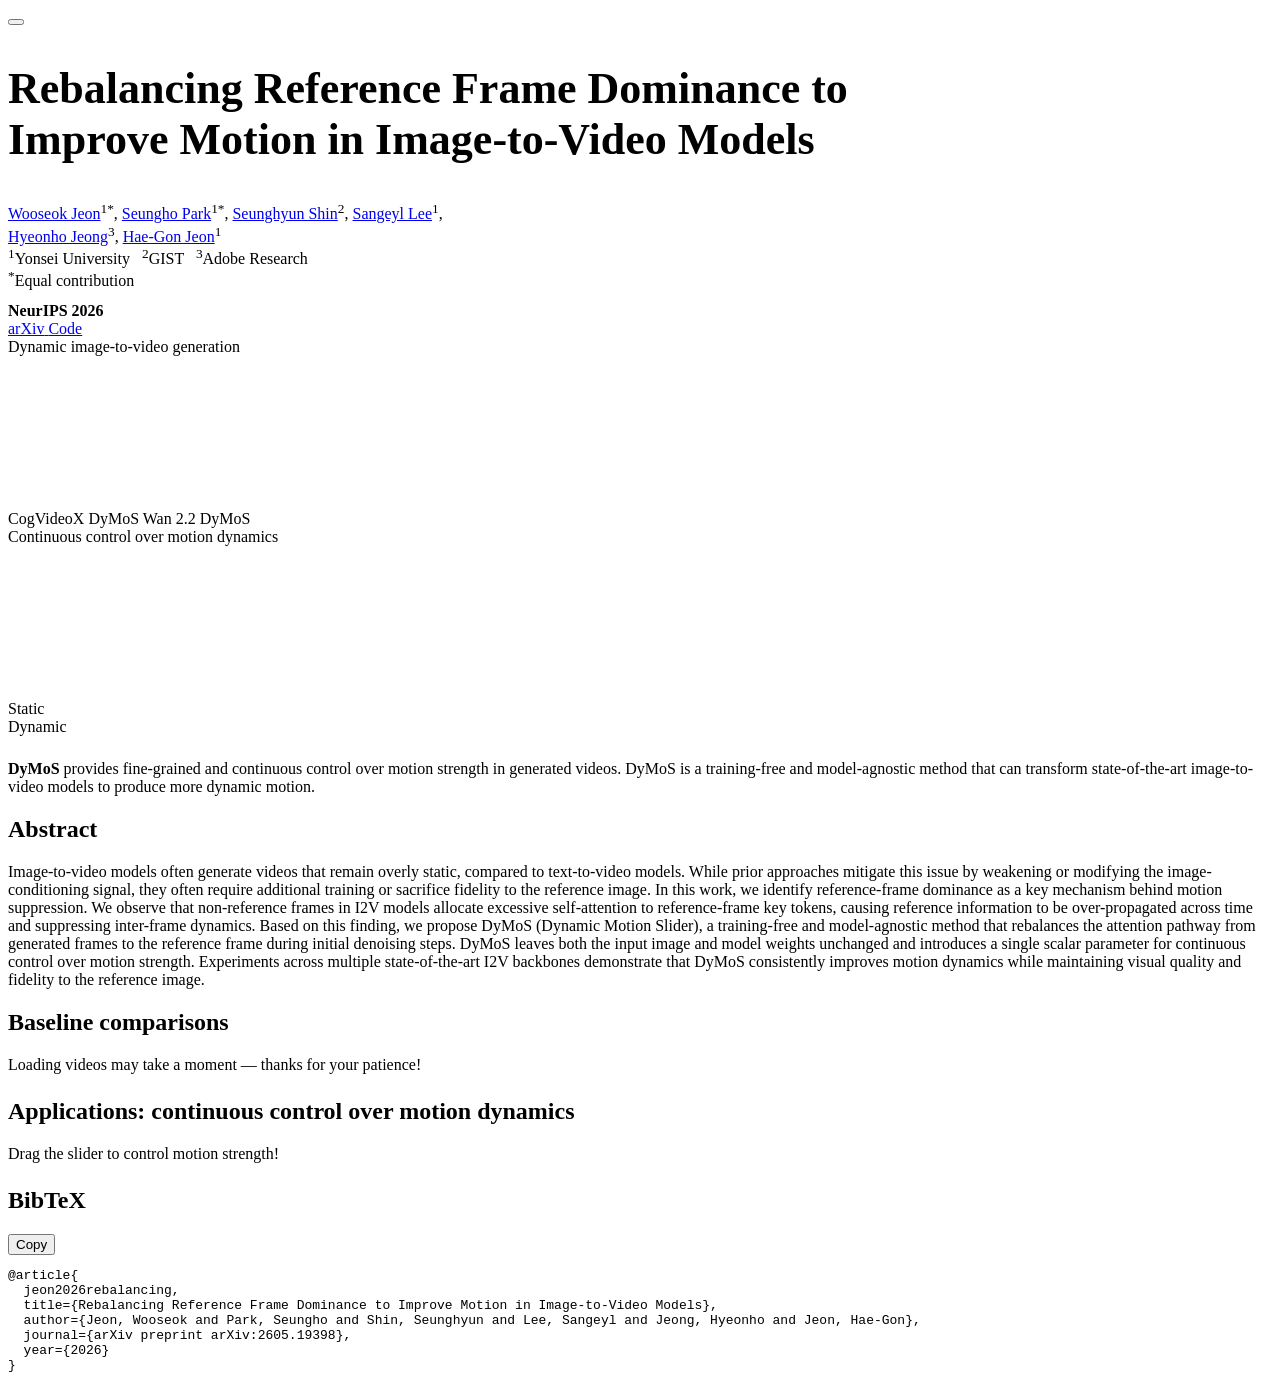
==== DyMoS/index.html @ 1aa6486d "fix: repo name" ====
<!DOCTYPE html>
<html lang="en">
<head>
  <meta charset="utf-8">
  <meta name="viewport" content="width=device-width, initial-scale=1">

  <title>DyMoS | Rebalancing Reference Frame Dominance to Improve Motion in Image-to-Video Models</title>
  <meta name="title" content="Rebalancing Reference Frame Dominance to Improve Motion in Image-to-Video Models">
  <meta name="description" content="DyMoS: a training-free, model-agnostic method that rebalances self-attention to reduce reference-frame dominance in I2V diffusion models, enabling continuous control over motion strength.">
  <meta name="author" content="Wooseok Jeon, Seungho Park, Seunghyun Shin, Sangeyl Lee, Hyeonho Jeong, Hae-Gon Jeon">
  <meta name="robots" content="index, follow">

  <meta property="og:type" content="article">
  <meta property="og:title" content="Rebalancing Reference Frame Dominance to Improve Motion in Image-to-Video Models">
  <meta property="og:description" content="DyMoS: training-free method that rebalances self-attention to enable continuous control over motion strength in I2V diffusion models.">

  <link rel="icon" href="data:,">

  <!-- Preconnect -->
  <link rel="preconnect" href="https://fonts.googleapis.com">
  <link rel="preconnect" href="https://fonts.gstatic.com" crossorigin>

  <!-- CSS (MPD template stack) -->
  <link rel="stylesheet" href="static/css/bulma.min.css">
  <link rel="stylesheet" href="static/css/bulma-carousel.min.css">
  <link rel="stylesheet" href="static/css/bulma-slider.min.css">
  <link rel="stylesheet" href="static/css/index.css">
  <link rel="preload" href="static/css/fontawesome.all.min.css" as="style" onload="this.onload=null;this.rel='stylesheet'">
  <noscript><link rel="stylesheet" href="static/css/fontawesome.all.min.css"></noscript>

  <!-- Fonts -->
  <link href="https://fonts.googleapis.com/css2?family=Inter:wght@400;500;600;700;800&display=swap" rel="stylesheet">

  <!-- DyMoS component overrides (carousel / video grid / slider) -->
  <link rel="stylesheet" href="style.css">

  <!-- JS -->
  <script defer src="https://ajax.googleapis.com/ajax/libs/jquery/3.5.1/jquery.min.js"></script>
  <script defer src="static/js/fontawesome.all.min.js"></script>
  <script defer src="static/js/bulma-carousel.min.js"></script>
  <script defer src="static/js/bulma-slider.min.js"></script>
  <script defer src="static/js/index.js"></script>
</head>

<body>
  <button class="scroll-to-top" onclick="scrollToTop()" title="Scroll to top" aria-label="Scroll to top">
    <i class="fas fa-chevron-up"></i>
  </button>

  <main id="main-content">
    <!-- Header -->
    <section class="hero publication-header">
      <div class="hero-body">
        <div class="container is-max-desktop">
          <div class="columns is-centered">
            <div class="column has-text-centered">
              <h1 class="title is-1 publication-title" style="font-size:44px;">
                Rebalancing Reference Frame Dominance to<br>Improve Motion in Image-to-Video Models
              </h1>

              <div class="is-size-5 publication-authors">
                <span class="author-block">
                  <a href="https://vvsjeon.github.io" target="_blank" rel="noopener">Wooseok Jeon</a><sup>1*</sup>,
                </span>
                <span class="author-block">
                  <a href="https://shoxedqbbb.github.io" target="_blank" rel="noopener">Seungho Park</a><sup>1*</sup>,
                </span>
                <span class="author-block">
                  <a href="https://www.seunghyunshin.com" target="_blank" rel="noopener">Seunghyun Shin</a><sup>2</sup>,
                </span>
                <span class="author-block">
                  <a href="https://scholar.google.com/citations?user=gA4sNvcAAAAJ" target="_blank" rel="noopener">Sangeyl Lee</a><sup>1</sup>,
                </span>
                <br>
                <span class="author-block">
                  <a href="https://hyeonho99.github.io" target="_blank" rel="noopener">Hyeonho Jeong</a><sup>3</sup>,
                </span>
                <span class="author-block">
                  <a href="https://sites.google.com/site/hgjeoncv/home" target="_blank" rel="noopener">Hae-Gon Jeon</a><sup>1</sup>
                </span>
              </div>

              <div class="is-size-5 publication-authors">
                <span class="author-block">
                  <sup>1</sup>Yonsei University &nbsp; <sup>2</sup>GIST &nbsp; <sup>3</sup>Adobe Research
                </span>
              </div>
              <div class="eql-cntrb">
                <sup>*</sup>Equal contribution
              </div>
              <div class="is-size-5" style="color:#000; font-weight:700; margin-top:0.75rem;">NeurIPS 2026</div>

              <div class="column has-text-centered">
                <div class="publication-links">
                  <span class="link-block">
                    <a href="https://arxiv.org/abs/2605.19398" target="_blank" rel="noopener"
                       class="external-link button is-normal is-rounded is-dark">
                      <span class="icon"><i class="fas fa-file-pdf"></i></span>
                      <span>arXiv</span>
                    </a>
                  </span>
                  <span class="link-block">
                    <a href="https://github.com/shoxedqBbB/DyMoS" target="_blank" rel="noopener"
                       class="external-link button is-normal is-rounded is-dark">
                      <span class="icon"><i class="fab fa-github"></i></span>
                      <span>Code</span>
                    </a>
                  </span>
                </div>
              </div>

            </div>
          </div>
        </div>
      </div>
    </section>

    <!-- Teaser -->
    <section class="hero teaser">
      <div class="hero-body">
        <div class="container is-max-desktop">
          <div class="teaser-blocks">
            <div class="teaser-block">
              <div class="teaser-block-title">Dynamic image-to-video generation</div>
              <video class="teaser-row-video" src="assets/teaser_a.mp4" autoplay muted loop playsinline preload="metadata"></video>
              <div class="teaser-row-labels">
                <span>CogVideoX</span>
                <span class="is-ours">DyMoS</span>
                <span>Wan 2.2</span>
                <span class="is-ours">DyMoS</span>
              </div>
            </div>
            <div class="teaser-block">
              <div class="teaser-block-title">Continuous control over motion dynamics</div>
              <video class="teaser-row-video" src="assets/teaser_b.mp4" autoplay muted loop playsinline preload="metadata"></video>
              <div class="static-dynamic-arrow teaser-bar">
                <span class="sd-static">Static</span>
                <div class="sd-bar"></div>
                <span class="sd-dynamic">Dynamic</span>
              </div>
            </div>
          </div>
          <div class="teaser-description has-text-justified" style="margin-top: 1.5rem;">
            <p>
              <strong>DyMoS</strong> provides fine-grained and continuous control over motion strength in generated videos. DyMoS is a training-free and model-agnostic method that can transform state-of-the-art image-to-video models to produce more dynamic motion.
            </p>
          </div>
        </div>
      </div>
    </section>

    <!-- Abstract / Overview -->
    <section class="section hero is-light">
      <div class="hero-body">
        <div class="container is-max-desktop">
          <div class="columns is-centered">
            <div class="column is-full">
              <h2 class="title is-3 has-text-centered">Abstract</h2>
              <div class="content has-text-justified">
                <p>
                  Image-to-video models often generate videos that remain overly static, compared to text-to-video models. 
                  While prior approaches mitigate this issue by weakening or modifying the image-conditioning signal, 
                  they often require additional training or sacrifice fidelity to the reference image. 
                  In this work, we identify reference-frame dominance as a key mechanism behind motion suppression. 
                  We observe that non-reference frames in I2V models allocate excessive self-attention to reference-frame key tokens, 
                  causing reference information to be over-propagated across time and suppressing inter-frame dynamics. 
                  Based on this finding, we propose DyMoS (Dynamic Motion Slider), a training-free and model-agnostic method 
                  that rebalances the attention pathway from generated frames to the reference frame during initial denoising steps. 
                  DyMoS leaves both the input image and model weights unchanged and introduces a single scalar parameter for continuous control over motion strength. 
                  Experiments across multiple state-of-the-art I2V backbones demonstrate that DyMoS consistently improves motion dynamics 
                  while maintaining visual quality and fidelity to the reference image.
                </p>
              </div>
            </div>
          </div>
        </div>
      </div>
    </section>

    <!-- Baseline Comparisons -->
    <section class="section">
      <div class="container is-max-desktop">
        <div class="columns is-centered">
          <div class="column is-full">
            <h2 class="title is-3 has-text-centered">Baseline comparisons</h2>
            <p class="has-text-centered" style="color: var(--text-secondary); margin-bottom: 1.5rem;">
              Loading videos may take a moment — thanks for your patience!
            </p>
            <div id="dynamic-container"></div>
          </div>
        </div>
      </div>
    </section>

    <!-- Continuous Control -->
    <section class="section hero is-light">
      <div class="hero-body">
        <div class="container is-max-desktop">
          <div class="columns is-centered">
            <div class="column is-full">
              <h2 class="title is-3 has-text-centered">Applications: continuous control over motion dynamics</h2>
              <p class="has-text-centered" style="color: var(--text-secondary); margin-bottom: 1.5rem;">
                Drag the slider to control motion strength!
              </p>
              <div id="continuous-container"></div>
            </div>
          </div>
        </div>
      </div>
    </section>

    <!-- BibTeX -->
    <section class="section" id="BibTeX">
      <div class="container is-max-desktop content">
        <div class="bibtex-header">
          <h2 class="title">BibTeX</h2>
          <button class="copy-bibtex-btn" onclick="copyBibTeX()" title="Copy BibTeX to clipboard">
            <i class="fas fa-copy"></i>
            <span class="copy-text">Copy</span>
          </button>
        </div>
<pre id="bibtex-code"><code>@article{
  jeon2026rebalancing,
  title={Rebalancing Reference Frame Dominance to Improve Motion in Image-to-Video Models},
  author={Jeon, Wooseok and Park, Seungho and Shin, Seunghyun and Lee, Sangeyl and Jeong, Hyeonho and Jeon, Hae-Gon},
  journal={arXiv preprint arXiv:2605.19398},
  year={2026}
}</code></pre>
      </div>
    </section>

  </main>

  <script src="data.js"></script>
  <script src="script.js"></script>
</body>
</html>
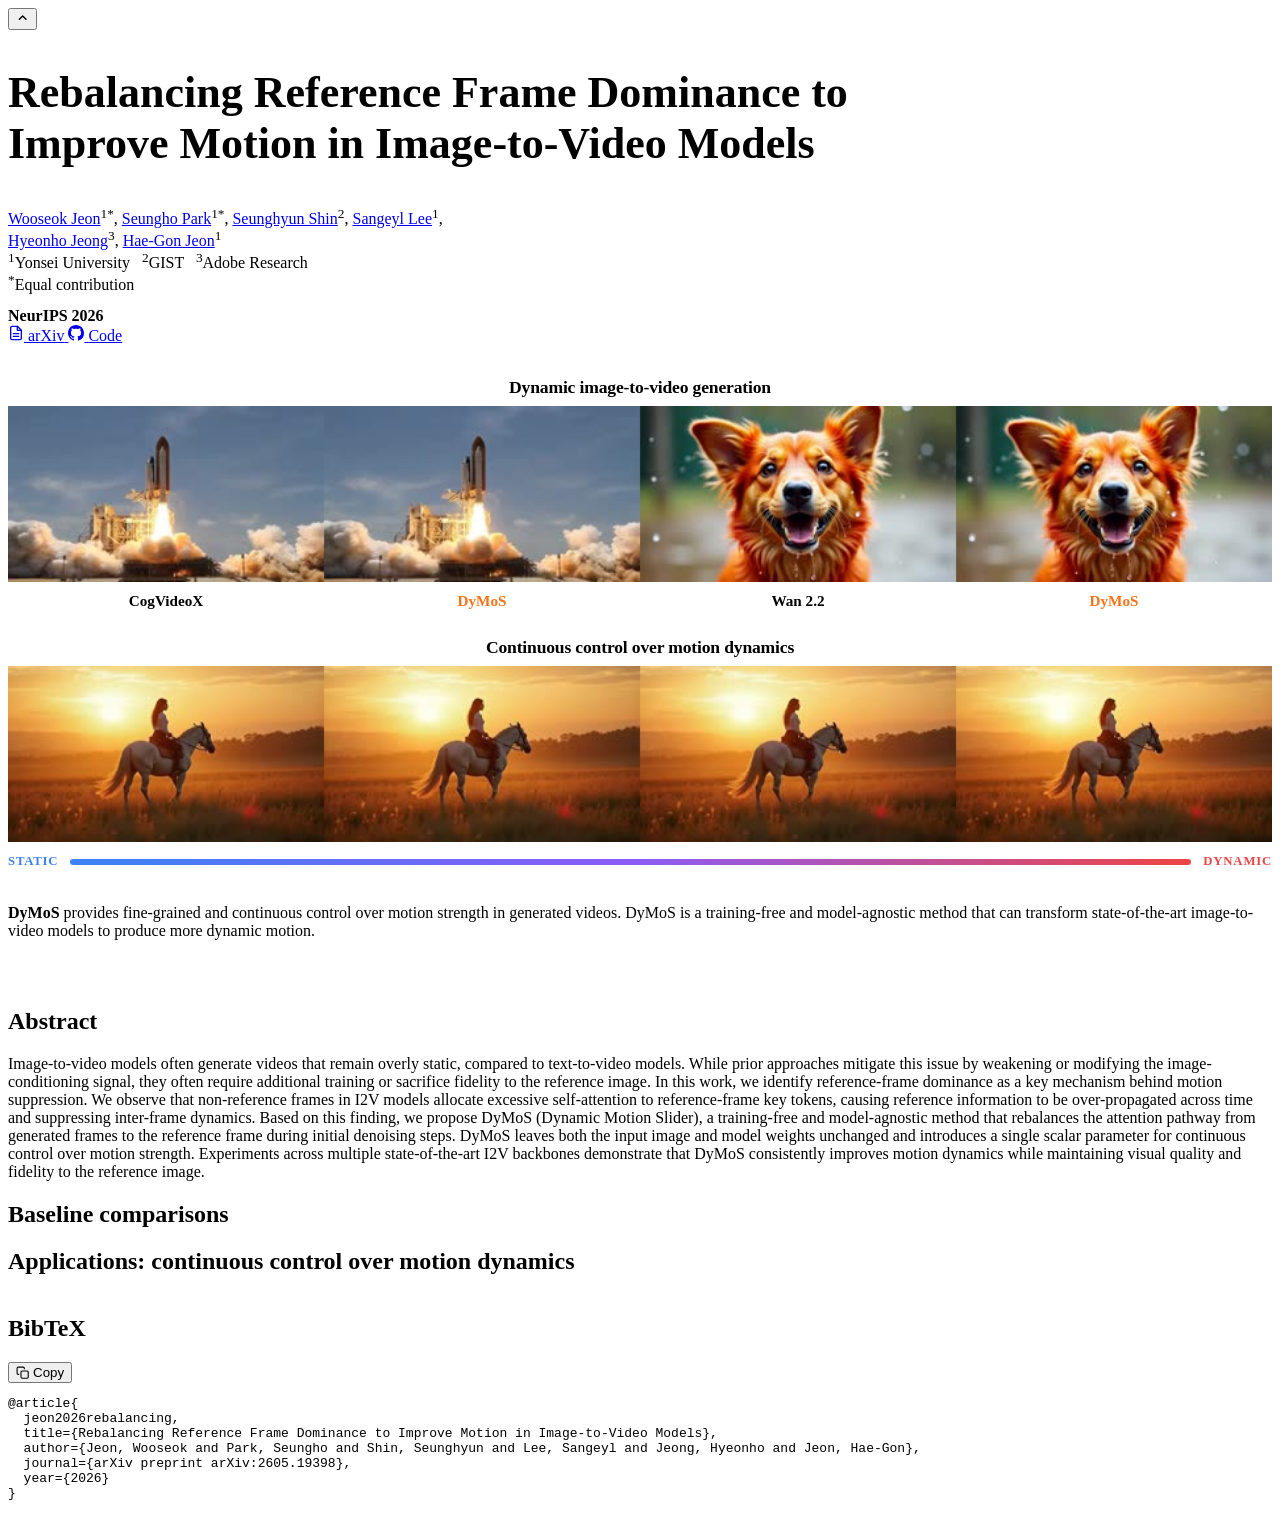
==== commit db4e0bc0: "fix: social engineering contents" ====
--- a/DyMoS/index.html
+++ b/DyMoS/index.html
@@ -20,13 +20,9 @@
   <link rel="preconnect" href="https://fonts.googleapis.com">
   <link rel="preconnect" href="https://fonts.gstatic.com" crossorigin>
 
-  <!-- CSS (MPD template stack) -->
+  <!-- CSS -->
   <link rel="stylesheet" href="static/css/bulma.min.css">
-  <link rel="stylesheet" href="static/css/bulma-carousel.min.css">
-  <link rel="stylesheet" href="static/css/bulma-slider.min.css">
   <link rel="stylesheet" href="static/css/index.css">
-  <link rel="preload" href="static/css/fontawesome.all.min.css" as="style" onload="this.onload=null;this.rel='stylesheet'">
-  <noscript><link rel="stylesheet" href="static/css/fontawesome.all.min.css"></noscript>
 
   <!-- Fonts -->
   <link href="https://fonts.googleapis.com/css2?family=Inter:wght@400;500;600;700;800&display=swap" rel="stylesheet">
@@ -35,16 +31,12 @@
   <link rel="stylesheet" href="style.css">
 
   <!-- JS -->
-  <script defer src="https://ajax.googleapis.com/ajax/libs/jquery/3.5.1/jquery.min.js"></script>
-  <script defer src="static/js/fontawesome.all.min.js"></script>
-  <script defer src="static/js/bulma-carousel.min.js"></script>
-  <script defer src="static/js/bulma-slider.min.js"></script>
   <script defer src="static/js/index.js"></script>
 </head>
 
 <body>
   <button class="scroll-to-top" onclick="scrollToTop()" title="Scroll to top" aria-label="Scroll to top">
-    <i class="fas fa-chevron-up"></i>
+    <svg viewBox="0 0 24 24" width="1em" height="1em" fill="none" stroke="currentColor" stroke-width="2.5" stroke-linecap="round" stroke-linejoin="round" aria-hidden="true"><polyline points="18 15 12 9 6 15"/></svg>
   </button>
 
   <main id="main-content">
@@ -95,14 +87,14 @@
                   <span class="link-block">
                     <a href="https://arxiv.org/abs/2605.19398" target="_blank" rel="noopener"
                        class="external-link button is-normal is-rounded is-dark">
-                      <span class="icon"><i class="fas fa-file-pdf"></i></span>
+                      <span class="icon"><svg viewBox="0 0 24 24" width="1em" height="1em" fill="none" stroke="currentColor" stroke-width="2" stroke-linecap="round" stroke-linejoin="round" aria-hidden="true"><path d="M14 2H6a2 2 0 0 0-2 2v16a2 2 0 0 0 2 2h12a2 2 0 0 0 2-2V8z"/><polyline points="14 2 14 8 20 8"/><line x1="16" y1="13" x2="8" y2="13"/><line x1="16" y1="17" x2="8" y2="17"/></svg></span>
                       <span>arXiv</span>
                     </a>
                   </span>
                   <span class="link-block">
                     <a href="https://github.com/shoxedqBbB/DyMoS" target="_blank" rel="noopener"
                        class="external-link button is-normal is-rounded is-dark">
-                      <span class="icon"><i class="fab fa-github"></i></span>
+                      <span class="icon"><svg viewBox="0 0 16 16" width="1em" height="1em" fill="currentColor" aria-hidden="true"><path d="M8 0C3.58 0 0 3.58 0 8c0 3.54 2.29 6.53 5.47 7.59.4.07.55-.17.55-.38 0-.19-.01-.82-.01-1.49-2.01.37-2.53-.49-2.69-.94-.09-.23-.48-.94-.82-1.13-.28-.15-.68-.52-.01-.53.63-.01 1.08.58 1.23.82.72 1.21 1.87.87 2.33.66.07-.52.28-.87.51-1.07-1.78-.2-3.64-.89-3.64-3.95 0-.87.31-1.59.82-2.15-.08-.2-.36-1.02.08-2.12 0 0 .67-.21 2.2.82.64-.18 1.32-.27 2-.27.68 0 1.36.09 2 .27 1.53-1.04 2.2-.82 2.2-.82.44 1.1.16 1.92.08 2.12.51.56.82 1.27.82 2.15 0 3.07-1.87 3.75-3.65 3.95.29.25.54.73.54 1.48 0 1.07-.01 1.93-.01 2.2 0 .21.15.46.55.38A8.013 8.013 0 0 0 16 8c0-4.42-3.58-8-8-8z"/></svg></span>
                       <span>Code</span>
                     </a>
                   </span>
@@ -122,7 +114,7 @@
           <div class="teaser-blocks">
             <div class="teaser-block">
               <div class="teaser-block-title">Dynamic image-to-video generation</div>
-              <video class="teaser-row-video" src="assets/teaser_a.mp4" autoplay muted loop playsinline preload="metadata"></video>
+              <video class="teaser-row-video" src="assets/teaser_a.mp4" poster="assets/teaser_a.jpg" autoplay muted loop playsinline preload="metadata"></video>
               <div class="teaser-row-labels">
                 <span>CogVideoX</span>
                 <span class="is-ours">DyMoS</span>
@@ -132,7 +124,7 @@
             </div>
             <div class="teaser-block">
               <div class="teaser-block-title">Continuous control over motion dynamics</div>
-              <video class="teaser-row-video" src="assets/teaser_b.mp4" autoplay muted loop playsinline preload="metadata"></video>
+              <video class="teaser-row-video" src="assets/teaser_b.mp4" poster="assets/teaser_b.jpg" autoplay muted loop playsinline preload="metadata"></video>
               <div class="static-dynamic-arrow teaser-bar">
                 <span class="sd-static">Static</span>
                 <div class="sd-bar"></div>
@@ -183,9 +175,6 @@
         <div class="columns is-centered">
           <div class="column is-full">
             <h2 class="title is-3 has-text-centered">Baseline comparisons</h2>
-            <p class="has-text-centered" style="color: var(--text-secondary); margin-bottom: 1.5rem;">
-              Loading videos may take a moment — thanks for your patience!
-            </p>
             <div id="dynamic-container"></div>
           </div>
         </div>
@@ -199,9 +188,6 @@
           <div class="columns is-centered">
             <div class="column is-full">
               <h2 class="title is-3 has-text-centered">Applications: continuous control over motion dynamics</h2>
-              <p class="has-text-centered" style="color: var(--text-secondary); margin-bottom: 1.5rem;">
-                Drag the slider to control motion strength!
-              </p>
               <div id="continuous-container"></div>
             </div>
           </div>
@@ -215,7 +201,7 @@
         <div class="bibtex-header">
           <h2 class="title">BibTeX</h2>
           <button class="copy-bibtex-btn" onclick="copyBibTeX()" title="Copy BibTeX to clipboard">
-            <i class="fas fa-copy"></i>
+            <svg viewBox="0 0 24 24" width="1em" height="1em" fill="none" stroke="currentColor" stroke-width="2" stroke-linecap="round" stroke-linejoin="round" aria-hidden="true" style="vertical-align:-0.15em"><rect x="9" y="9" width="13" height="13" rx="2" ry="2"/><path d="M5 15H4a2 2 0 0 1-2-2V4a2 2 0 0 1 2-2h9a2 2 0 0 1 2 2v1"/></svg>
             <span class="copy-text">Copy</span>
           </button>
         </div>
--- a/DyMoS/style.css
+++ b/DyMoS/style.css
@@ -0,0 +1,439 @@
+/* DyMoS component overrides — layered on top of MPD's bulma + index.css */
+
+/* === Teaser === */
+.teaser .hero-body { padding-top: 1rem; padding-bottom: 2rem; }
+
+.teaser-blocks {
+  display: flex;
+  flex-direction: column;
+  gap: 1.5rem;
+}
+.teaser-block {
+  display: flex;
+  flex-direction: column;
+  gap: 0.5rem;
+}
+.teaser-block-title {
+  text-align: center;
+  font-size: 1.1rem;
+  font-weight: 700;
+  color: var(--text-primary);
+  letter-spacing: -0.01em;
+}
+.teaser-row-video {
+  width: 100%;
+  height: auto;
+  display: block;
+  background: #000;
+}
+.teaser-row-labels {
+  display: grid;
+  grid-template-columns: repeat(4, 1fr);
+  gap: 0;
+  font-size: 0.95rem;
+  font-weight: 600;
+  color: var(--text-secondary);
+}
+.teaser-row-labels > span {
+  text-align: center;
+  padding: 0.15rem 0.25rem;
+}
+.teaser-row-labels > .is-ours {
+  color: #f97316;
+  font-weight: 700;
+}
+.teaser-bar { margin-top: 0.25rem; }
+
+.teaser-grid {
+  display: grid;
+  grid-template-columns: 1fr;
+  gap: 1.5rem;
+  align-items: stretch;
+}
+
+.teaser-panel {
+  display: flex;
+  flex-direction: column;
+  gap: 0.75rem;
+  background: var(--background-primary);
+  border: 1px solid var(--border-color);
+  border-radius: var(--border-radius-lg);
+  box-shadow: var(--shadow-md);
+  padding: 1.1rem 1.1rem 0.9rem;
+}
+.teaser-a-body, .teaser-b-body {
+  flex: 1;
+  display: flex;
+  flex-direction: column;
+  justify-content: center;
+}
+
+.panel-caption {
+  text-align: center;
+  font-size: 0.92rem;
+  font-weight: 600;
+  color: var(--text-primary);
+  letter-spacing: -0.01em;
+  margin-top: 0.5rem;
+}
+
+.teaser-dyn-block { display: flex; flex-direction: column; gap: 0.5rem; }
+.teaser-dyn-rows {
+  display: grid;
+  grid-template-columns: 1fr 1fr;
+  gap: 0.75rem;
+}
+
+.teaser-row {
+  display: flex;
+  flex-direction: column;
+  gap: 0.4rem;
+}
+
+.row-label {
+  display: flex; align-items: center; justify-content: center;
+  font-size: 0.85rem; font-weight: 600; color: var(--text-secondary);
+  line-height: 1.2;
+  order: 2;
+}
+.row-label-vertical span {
+  writing-mode: horizontal-tb;
+  transform: none;
+  letter-spacing: 0.02em;
+  white-space: nowrap;
+}
+.row-label-ours { color: #f97316; }
+.row-label-ours span { font-weight: 700; }
+
+.teaser-prompt {
+  text-align: center;
+  font-size: 1.05rem;
+  font-style: italic;
+  color: var(--text-primary);
+  margin-top: 0.6rem;
+  line-height: 1.5;
+}
+
+.teaser-cont-row {
+  display: grid;
+  grid-template-columns: repeat(4, 1fr);
+  gap: 0.6rem;
+}
+.teaser-cont-block { display: flex; flex-direction: column; gap: 0.35rem; }
+.teaser-cont-label {
+  text-align: center;
+  font-family: 'SF Mono', 'Monaco', 'Cascadia Code', 'Roboto Mono', monospace;
+  font-size: 0.82rem; color: var(--text-secondary);
+  font-weight: 600;
+}
+
+.static-dynamic-arrow {
+  display: flex;
+  align-items: center;
+  gap: 0.75rem;
+  margin-bottom: 0.7rem;
+}
+.sd-static, .sd-dynamic {
+  font-size: 0.8rem;
+  font-weight: 700;
+  letter-spacing: 0.06em;
+  text-transform: uppercase;
+  flex: 0 0 auto;
+}
+.sd-static  { color: #3b82f6; }
+.sd-dynamic { color: #ef4444; }
+.sd-bar {
+  flex: 1;
+  height: 6px;
+  border-radius: 9999px;
+  background: linear-gradient(90deg, #3b82f6 0%, #8b5cf6 50%, #ef4444 100%);
+}
+
+/* === Teaser arrow carousel === */
+.teaser-carousel {
+  position: relative;
+  overflow: hidden;
+  width: 100%;
+}
+.teaser-carousel-track {
+  display: flex;
+  width: 100%;
+  transition: transform 0.32s cubic-bezier(0.4, 0, 0.2, 1);
+  will-change: transform;
+}
+.teaser-slide {
+  flex: 0 0 100%;
+  min-width: 0;
+  padding: 0 0.15rem;
+}
+.carousel-arrow {
+  position: absolute;
+  top: 50%;
+  transform: translateY(-50%);
+  z-index: 3;
+  width: 2.2rem;
+  height: 2.2rem;
+  display: flex;
+  align-items: center;
+  justify-content: center;
+  border: none;
+  border-radius: 50%;
+  background: rgba(30, 41, 59, 0.55);
+  color: #fff;
+  font: inherit;
+  font-size: 1.5rem;
+  line-height: 1;
+  padding: 0 0 0.15rem;
+  cursor: pointer;
+  transition: var(--transition);
+}
+.carousel-arrow:hover {
+  background: var(--primary-color);
+  transform: translateY(-50%) scale(1.08);
+  box-shadow: var(--shadow-md);
+}
+.carousel-arrow-prev { left: 0.4rem; }
+.carousel-arrow-next { right: 0.4rem; }
+
+.carousel-dots {
+  display: flex;
+  justify-content: center;
+  gap: 0.45rem;
+  margin-top: 0.6rem;
+}
+.carousel-dot {
+  width: 0.55rem;
+  height: 0.55rem;
+  border-radius: 50%;
+  background: var(--text-light);
+  border: none;
+  padding: 0;
+  cursor: pointer;
+  transition: var(--transition);
+}
+.carousel-dot:hover { background: var(--text-secondary); }
+.carousel-dot.is-active {
+  background: var(--primary-color);
+  transform: scale(1.25);
+}
+
+/* === Video grid (Baseline Comparisons) === */
+.grid { display: grid; gap: 0.75rem; width: 100%; }
+.grid-3 { grid-template-columns: repeat(3, minmax(0, 1fr)); }
+@media (max-width: 720px) { .grid-3 { grid-template-columns: 1fr; } }
+
+.video-cell {
+  width: 100%;
+  aspect-ratio: 16 / 9;
+  background: #000;
+  border-radius: 0;
+  overflow: hidden;
+  box-shadow: var(--shadow-sm);
+}
+.video-cell video {
+  width: 100%; height: 100%; display: block; object-fit: cover;
+}
+/* Hide videos that are still loading inside a sync group, fade in together */
+
+.cell-label {
+  margin-top: 0.4rem; text-align: center;
+  font-size: 0.88rem; font-weight: 600; color: var(--text-secondary);
+}
+.cell-label-ours {
+  color: #f97316;
+  font-weight: 700;
+}
+
+.method-compare {
+  margin: 1.25rem 0 1.5rem;
+  padding: 1.25rem 1.25rem 1.5rem;
+  background: var(--background-primary);
+  border: 1px solid var(--border-color);
+  border-radius: var(--border-radius-lg);
+  box-shadow: var(--shadow-md);
+  transition: var(--transition);
+}
+.method-compare:hover { box-shadow: var(--shadow-lg); transform: translateY(-2px); }
+.method-compare:first-of-type { margin-top: 0.5rem; }
+.method-compare figcaption {
+  margin: 0.8rem 0 0;
+  font-size: 0.9rem;
+  color: var(--text-secondary);
+  display: flex;
+  flex-direction: column;
+  gap: 0.4rem;
+}
+.cap-line { line-height: 1.5; }
+.cap-prompt {
+  color: var(--text-primary);
+  text-align: center;
+  font-size: 1.05rem;
+  margin-top: 0.4rem;
+}
+.prompt-text { font-style: italic; }
+
+.meta-badges {
+  display: flex; flex-wrap: wrap; gap: 0.45rem;
+  align-items: center; justify-content: center;
+}
+.badge {
+  display: inline-block;
+  background: var(--background-accent);
+  color: var(--text-primary);
+  font-size: 0.75rem;
+  font-family: 'SF Mono', 'Monaco', 'Cascadia Code', 'Roboto Mono', monospace;
+  padding: 0.2rem 0.65rem;
+  border-radius: 9999px;
+  white-space: nowrap;
+  border: 1px solid var(--border-color);
+}
+
+/* === Continuous slider section === */
+#continuous-container {
+  display: grid;
+  grid-template-columns: 1fr 1fr;
+  gap: 1.25rem;
+  margin-top: 0.5rem;
+}
+@media (max-width: 900px) {
+  #continuous-container { grid-template-columns: 1fr; }
+}
+
+.video-slider {
+  margin: 0;
+  padding: 1.25rem 1.25rem 1.4rem;
+  background: var(--background-primary);
+  border: 1px solid var(--border-color);
+  border-radius: var(--border-radius-lg);
+  box-shadow: var(--shadow-md);
+  transition: var(--transition);
+  display: flex;
+  flex-direction: column;
+  gap: 0.7rem;
+  min-width: 0;
+}
+.video-slider:hover { box-shadow: var(--shadow-lg); transform: translateY(-2px); }
+
+.video-stack {
+  position: relative;
+  width: 100%;
+  aspect-ratio: 16 / 9;
+  background: #000;
+  border-radius: 0;
+  overflow: hidden;
+}
+.video-stack video {
+  position: absolute; inset: 0;
+  width: 100%; height: 100%; display: block; object-fit: cover;
+}
+.video-stack video.hidden { display: none; }
+
+.slider-caption {
+  display: flex; flex-direction: column; gap: 0.3rem;
+  font-size: 0.9rem; color: var(--text-secondary);
+  align-items: center;
+  text-align: center;
+}
+
+.slider-row {
+  display: flex; align-items: center; gap: 1.25rem;
+  margin-top: 0.75rem;
+}
+.end-label {
+  flex: 0 0 auto;
+  font-size: 0.85rem;
+  font-weight: 700;
+  letter-spacing: 0.06em;
+  text-transform: uppercase;
+}
+.end-label-static  { color: #3b82f6; }
+.end-label-dynamic { color: #ef4444; }
+
+.slider-track-wrapper {
+  --thumb-size: 20px;
+  --slider-gradient: linear-gradient(90deg, #3b82f6 0%, #8b5cf6 50%, #ef4444 100%);
+  position: relative; flex: 1 1 auto; width: 100%;
+}
+.slider-input {
+  -webkit-appearance: none; appearance: none;
+  width: 100%; height: 10px;
+  background: var(--slider-gradient);
+  border-radius: 9999px;
+  outline: none; cursor: pointer; margin: 0; display: block;
+  box-shadow: inset 0 1px 2px rgba(0,0,0,0.08);
+}
+.slider-input::-webkit-slider-runnable-track {
+  height: 10px;
+  background: transparent;
+  border-radius: 9999px;
+}
+.slider-input::-moz-range-track {
+  height: 10px;
+  background: var(--slider-gradient);
+  border-radius: 9999px;
+}
+.slider-input::-webkit-slider-thumb {
+  -webkit-appearance: none; appearance: none;
+  width: var(--thumb-size); height: var(--thumb-size);
+  margin-top: -5px;
+  border-radius: 50%; background: #fff;
+  border: 3px solid #facc15;
+  cursor: pointer;
+  box-shadow: 0 2px 8px rgba(234, 179, 8, 0.45);
+  transition: var(--transition);
+}
+.slider-input::-webkit-slider-thumb:hover {
+  transform: scale(1.15);
+  border-color: #eab308;
+  box-shadow: 0 4px 12px rgba(234, 179, 8, 0.6);
+}
+.slider-input::-moz-range-thumb {
+  width: var(--thumb-size); height: var(--thumb-size);
+  border-radius: 50%; background: #fff;
+  border: 3px solid #facc15; cursor: pointer;
+  box-shadow: 0 2px 8px rgba(234, 179, 8, 0.45);
+}
+
+.tick-row {
+  position: absolute;
+  top: calc(100% + 0.4rem);
+  left: 0;
+  right: 0;
+  height: 1rem;
+  pointer-events: none;
+}
+.tick {
+  position: absolute; top: 0; transform: translateX(-50%);
+  font-family: 'SF Mono', 'Monaco', 'Cascadia Code', 'Roboto Mono', monospace;
+  font-size: 0.72rem; color: var(--text-light); white-space: nowrap;
+}
+
+/* === Overview bullets (matches MPD figure-bullets style) === */
+.figure-bullets {
+  text-align: left;
+  margin-top: 1rem;
+  display: grid;
+  grid-template-columns: repeat(3, 1fr);
+  gap: 0.75rem;
+}
+@media (max-width: 720px) {
+  .figure-bullets { grid-template-columns: 1fr; }
+}
+.figure-bullets > div {
+  background: var(--background-primary);
+  border: 1px solid var(--border-color);
+  border-radius: var(--border-radius);
+  padding: 0.75rem 0.9rem;
+  font-size: 0.92rem;
+  color: var(--text-primary);
+  box-shadow: var(--shadow-sm);
+}
+.figure-bullets .check {
+  color: #ef4444;
+  font-weight: 700;
+  margin-right: 0.4rem;
+}
+
+/* Pull the teaser closer to the header */
+.publication-header .hero-body { padding-bottom: 1.5rem; }
+.teaser .hero-body { padding-top: 0.5rem; }
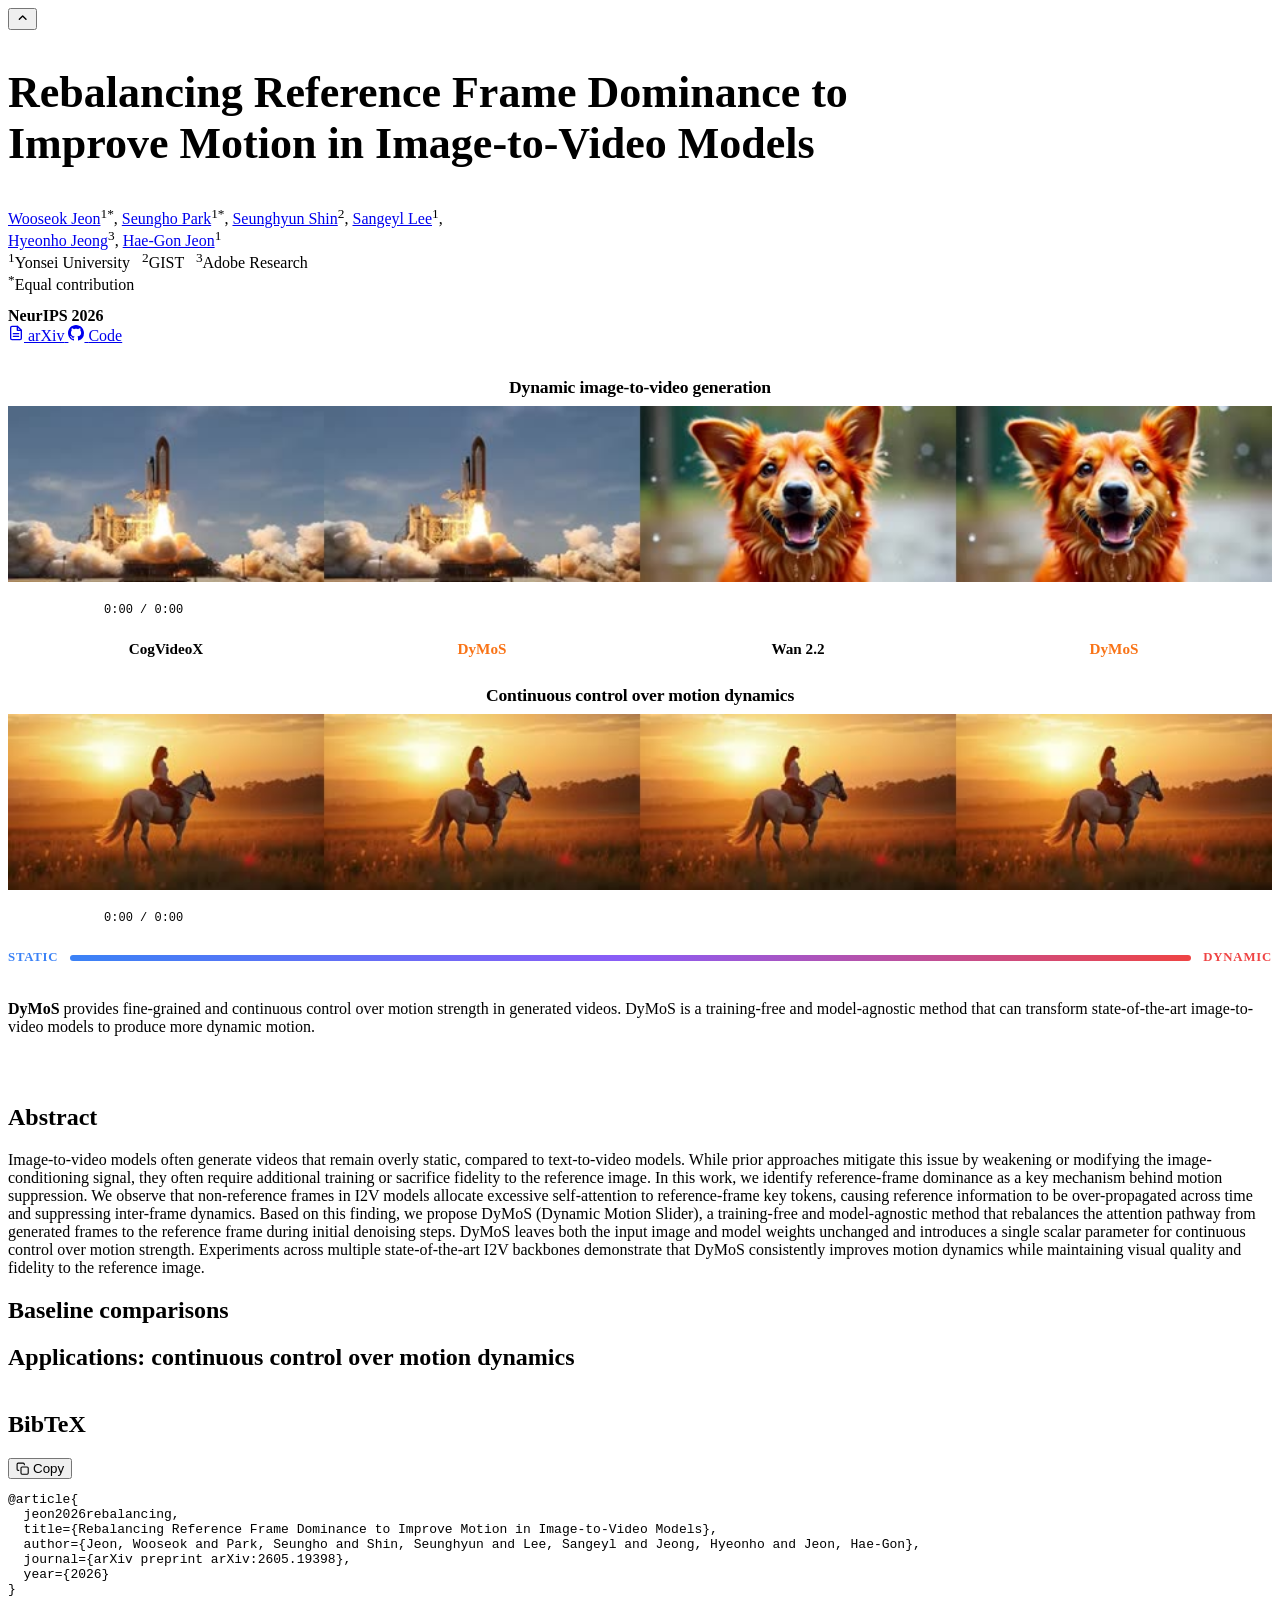
==== commit 2d2ebc07: "fix: add play button" ====
--- a/DyMoS/index.html
+++ b/DyMoS/index.html
@@ -114,7 +114,7 @@
           <div class="teaser-blocks">
             <div class="teaser-block">
               <div class="teaser-block-title">Dynamic image-to-video generation</div>
-              <video class="teaser-row-video" src="assets/teaser_a.mp4" poster="assets/teaser_a.jpg" autoplay muted loop playsinline preload="metadata"></video>
+              <video class="teaser-row-video" data-src="assets/teaser_a.mp4" poster="assets/teaser_a.jpg" muted playsinline preload="none" aria-label="DyMoS dynamic generation overview"></video>
               <div class="teaser-row-labels">
                 <span>CogVideoX</span>
                 <span class="is-ours">DyMoS</span>
@@ -124,7 +124,7 @@
             </div>
             <div class="teaser-block">
               <div class="teaser-block-title">Continuous control over motion dynamics</div>
-              <video class="teaser-row-video" src="assets/teaser_b.mp4" poster="assets/teaser_b.jpg" autoplay muted loop playsinline preload="metadata"></video>
+              <video class="teaser-row-video" data-src="assets/teaser_b.mp4" poster="assets/teaser_b.jpg" muted playsinline preload="none" aria-label="DyMoS motion control overview"></video>
               <div class="static-dynamic-arrow teaser-bar">
                 <span class="sd-static">Static</span>
                 <div class="sd-bar"></div>
--- a/DyMoS/style.css
+++ b/DyMoS/style.css
@@ -326,7 +326,8 @@
   position: absolute; inset: 0;
   width: 100%; height: 100%; display: block; object-fit: cover;
 }
-.video-stack video.hidden { display: none; }
+/* Keep alternative strengths on the shared clock while only one is visible. */
+.video-stack video.hidden { opacity: 0; pointer-events: none; }
 
 .slider-caption {
   display: flex; flex-direction: column; gap: 0.3rem;
@@ -437,3 +438,58 @@
 /* Pull the teaser closer to the header */
 .publication-header .hero-body { padding-bottom: 1.5rem; }
 .teaser .hero-body { padding-top: 0.5rem; }
+
+/* Explicit playback controls; the publication layout above stays unchanged. */
+.playback-controls {
+  display: flex;
+  align-items: center;
+  justify-content: flex-start;
+  flex-wrap: wrap;
+  gap: 0.85rem;
+  margin-top: 0.85rem;
+}
+.teaser-block > .playback-controls,
+.video-slider > .playback-controls { margin-top: 0; }
+.playback-toggle {
+  display: inline-flex;
+  align-items: center;
+  justify-content: center;
+  gap: 0.5rem;
+  min-height: 40px;
+  padding: 0.5rem 1.1rem;
+  border: 1px solid var(--text-primary);
+  border-radius: 9999px;
+  background: var(--text-primary);
+  color: #fff;
+  font: inherit;
+  font-size: 0.85rem;
+  font-weight: 600;
+  cursor: pointer;
+  transition: background 0.2s, border-color 0.2s;
+}
+.playback-toggle:hover {
+  background: var(--primary-color);
+  border-color: var(--primary-color);
+}
+.playback-toggle:focus-visible,
+.slider-input:focus-visible {
+  outline: 3px solid var(--primary-color);
+  outline-offset: 4px;
+}
+.playback-icon { width: 1em; text-align: center; }
+.playback-time {
+  color: var(--text-secondary);
+  font: 0.75rem/1.5 'SF Mono', Monaco, Consolas, monospace;
+  font-variant-numeric: tabular-nums;
+}
+.playback-status {
+  color: var(--text-secondary);
+  font-size: 0.8rem;
+  text-align: left;
+  margin-top: 0.4rem;
+}
+.playback-status:empty { display: none; }
+@media (prefers-reduced-motion: reduce) {
+  html { scroll-behavior: auto; }
+  .playback-toggle { transition: none; }
+}
